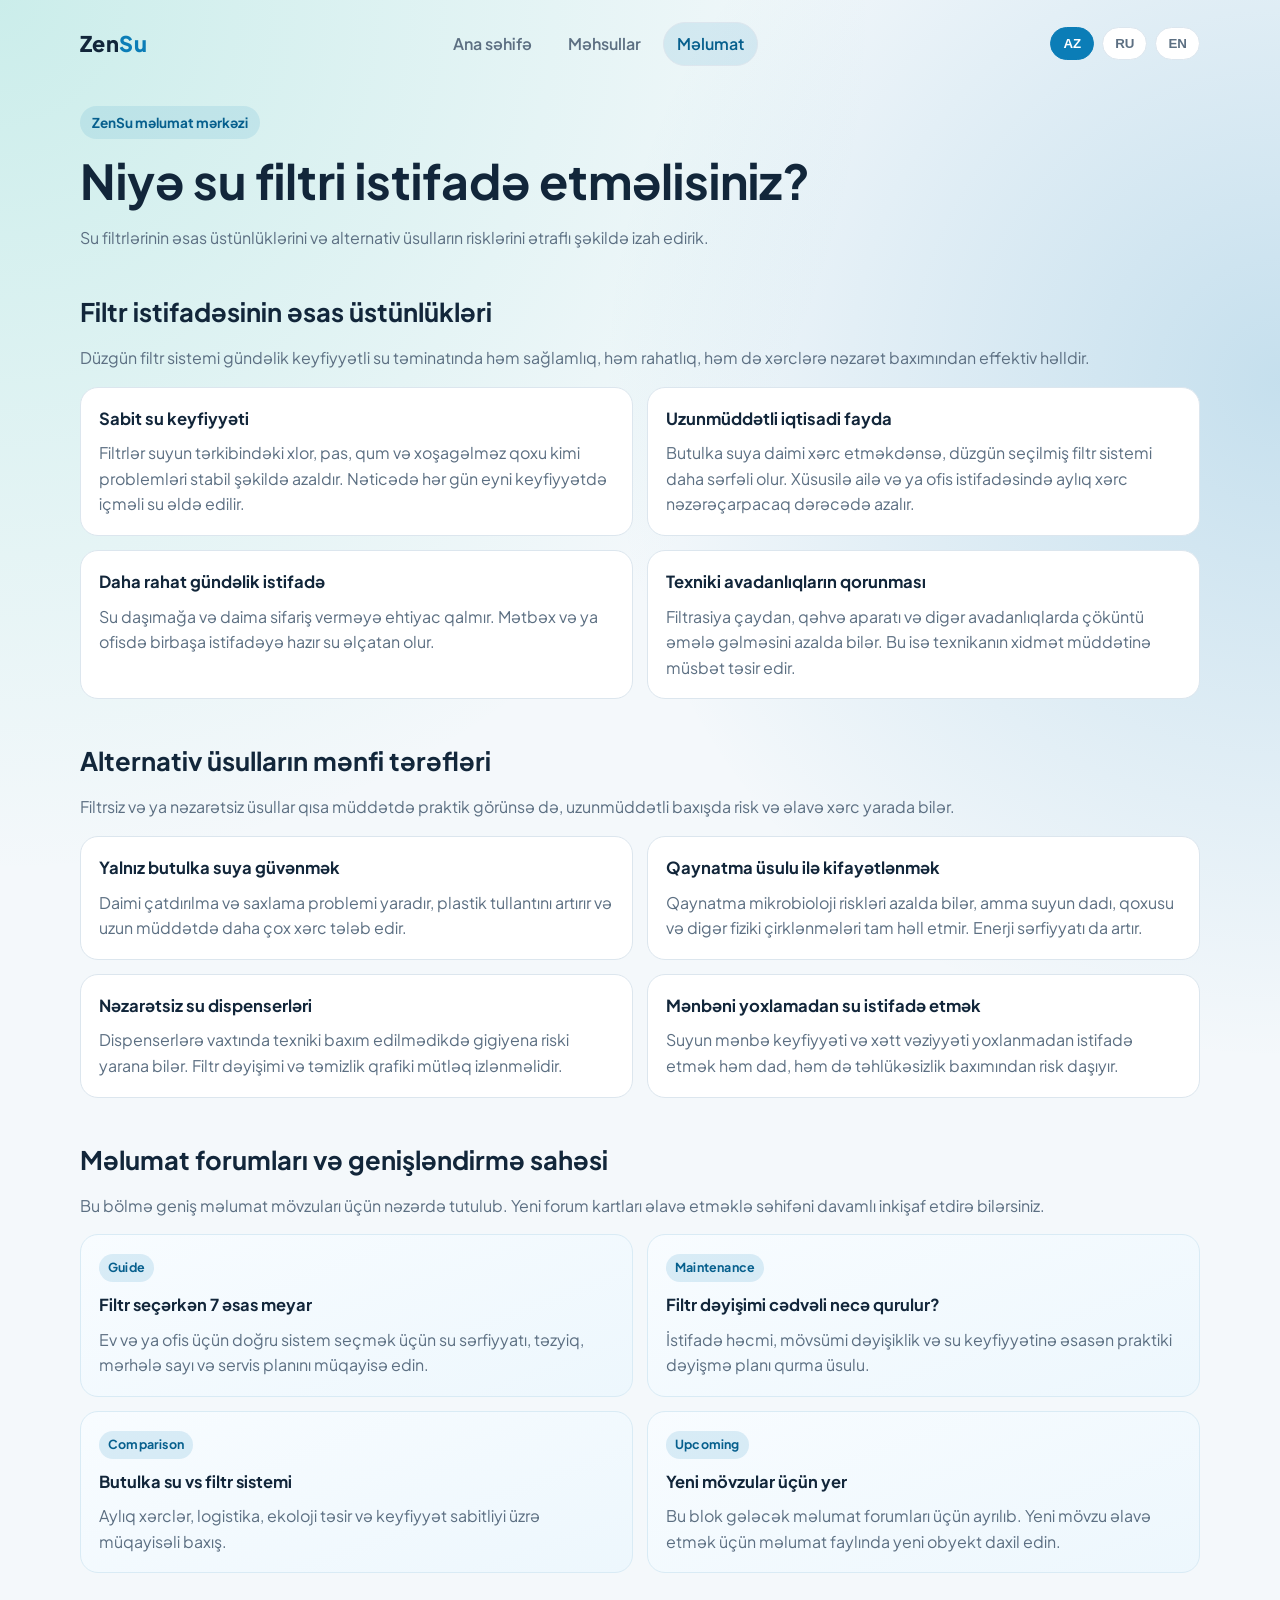
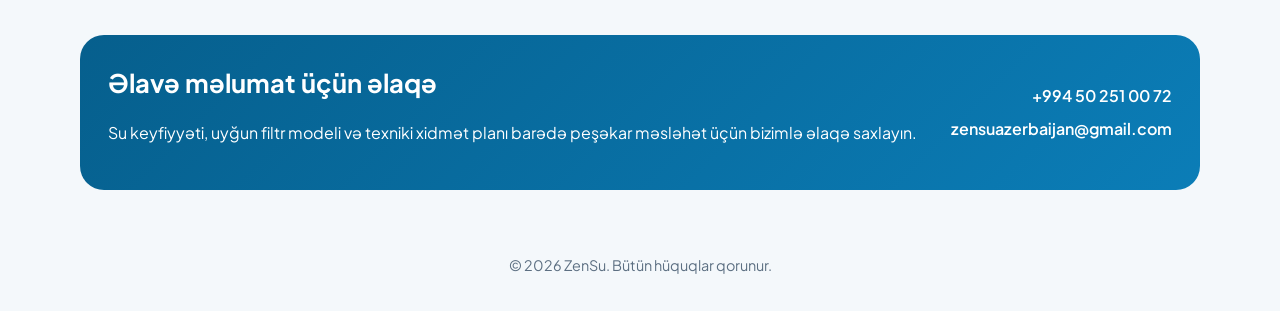
==== information.html @ 29973d39 "Added new filter for sale and created information page" ====
<!DOCTYPE html>
<html lang="az">
  <head>
    <meta charset="UTF-8" />
    <meta name="viewport" content="width=device-width, initial-scale=1.0" />
    <title>ZenSu | Məlumat</title>
    <meta
      name="description"
      content="ZenSu məlumat səhifəsi: su filtrlərinin üstünlükləri, alternativ su mənbələrinin riskləri və maarifləndirici mövzular."
    />
    <link rel="icon" type="image/svg+xml" href="assets/icons/favicon.svg" />
    <link rel="shortcut icon" href="assets/icons/favicon.svg" />
    <link rel="preconnect" href="https://fonts.googleapis.com" />
    <link rel="preconnect" href="https://fonts.gstatic.com" crossorigin />
    <link
      href="https://fonts.googleapis.com/css2?family=Plus+Jakarta+Sans:wght@400;500;600;700;800&display=swap"
      rel="stylesheet"
    />
    <link rel="stylesheet" href="assets/css/styles.css" />
  </head>
  <body>
    <header>
      <div class="container nav">
        <div class="brand">Zen<span>Su</span></div>
        <nav class="site-nav" aria-label="Site navigation">
          <a href="index.html" data-i18n="nav.home"></a>
          <a href="products.html" data-i18n="nav.products"></a>
          <a class="active" href="information.html" data-i18n="nav.information"></a>
        </nav>
        <div class="lang-switcher" aria-label="Language switcher">
          <button class="active" data-lang="az" type="button">AZ</button>
          <button data-lang="ru" type="button">RU</button>
          <button data-lang="en" type="button">EN</button>
        </div>
      </div>
    </header>

    <main class="container">
      <section class="products-hero">
        <span class="eyebrow" data-i18n="information.eyebrow"></span>
        <h1 data-i18n="information.title"></h1>
        <p class="section-sub" data-i18n="information.subtitle"></p>
      </section>

      <section class="info-section">
        <h2 class="section-title" data-i18n="information.whyFiltersTitle"></h2>
        <p class="section-sub info-sub" data-i18n="information.whyFiltersIntro"></p>
        <div class="info-grid" id="reasons-list"></div>
      </section>

      <section class="info-section">
        <h2 class="section-title" data-i18n="information.downsidesTitle"></h2>
        <p class="section-sub info-sub" data-i18n="information.downsidesIntro"></p>
        <div class="info-grid" id="downsides-list"></div>
      </section>

      <section class="info-section">
        <h2 class="section-title" data-i18n="information.forumsTitle"></h2>
        <p class="section-sub info-sub" data-i18n="information.forumsIntro"></p>
        <div class="forum-grid" id="forums-list"></div>
      </section>

      <section class="contact">
        <div class="contact-box">
          <div>
            <h2 class="section-title" data-i18n="information.contactTitle"></h2>
            <p data-i18n="information.contactSub"></p>
          </div>
          <div class="contact-links">
            <a href="tel:+994502510072">+994 50 251 00 72</a>
            <a href="mailto:zensuazerbaijan@gmail.com">zensuazerbaijan@gmail.com</a>
          </div>
        </div>
      </section>
    </main>

    <footer>
      <div class="container">
        <span data-i18n="common.footer"></span>
      </div>
    </footer>

    <script type="module" src="assets/js/pages/information.js"></script>
  </body>
</html>
---- assets/css/styles.css ----
:root {
  --bg: #f4f8fb;
  --surface: #ffffff;
  --text: #12263a;
  --muted: #5c6f82;
  --primary: #0b7db7;
  --primary-strong: #065f8d;
  --accent: #39c7b0;
  --border: #dce6ee;
  --shadow: 0 18px 48px rgba(11, 125, 183, 0.14);
}

* {
  box-sizing: border-box;
}

body {
  margin: 0;
  font-family: "Plus Jakarta Sans", "Segoe UI", sans-serif;
  color: var(--text);
  background:
    radial-gradient(circle at 0% 0%, rgba(57, 199, 176, 0.22), transparent 38%),
    radial-gradient(circle at 100% 20%, rgba(11, 125, 183, 0.2), transparent 34%),
    var(--bg);
  line-height: 1.6;
}

.container {
  width: min(1120px, 92vw);
  margin: 0 auto;
}

header {
  padding: 22px 0;
}

.nav {
  display: flex;
  justify-content: space-between;
  align-items: center;
  gap: 18px;
  flex-wrap: wrap;
}

.brand {
  font-size: 1.35rem;
  font-weight: 800;
  letter-spacing: 0.4px;
}

.brand span {
  color: var(--primary);
}

.site-nav {
  display: flex;
  align-items: center;
  gap: 8px;
}

.site-nav a {
  text-decoration: none;
  color: var(--muted);
  font-weight: 600;
  border: 1px solid transparent;
  border-radius: 999px;
  padding: 8px 13px;
  transition: all 0.2s ease;
}

.site-nav a:hover,
.site-nav a.active {
  color: var(--primary-strong);
  background: rgba(11, 125, 183, 0.11);
  border-color: var(--border);
}

.lang-switcher {
  display: flex;
  gap: 8px;
}

.lang-switcher button {
  border: 1px solid var(--border);
  background: var(--surface);
  color: var(--muted);
  padding: 8px 12px;
  border-radius: 999px;
  cursor: pointer;
  font-weight: 600;
  transition: all 0.2s ease;
}

.lang-switcher button.active {
  background: var(--primary);
  border-color: var(--primary);
  color: #fff;
}

.hero {
  padding: 26px 0 28px;
  display: grid;
  grid-template-columns: 1.1fr 0.9fr;
  gap: 28px;
  align-items: center;
}

.hero-card {
  background: var(--surface);
  border: 1px solid var(--border);
  border-radius: 24px;
  padding: 34px;
  box-shadow: var(--shadow);
}

.eyebrow {
  display: inline-block;
  color: var(--primary-strong);
  background: rgba(11, 125, 183, 0.11);
  border-radius: 999px;
  padding: 6px 12px;
  font-size: 0.85rem;
  font-weight: 700;
}

h1 {
  font-size: clamp(1.9rem, 4.2vw, 3rem);
  line-height: 1.15;
  margin: 14px 0 16px;
}

.lead {
  color: var(--muted);
  margin-bottom: 22px;
  max-width: 58ch;
}

.cta-row {
  display: flex;
  flex-wrap: wrap;
  gap: 12px;
}

.btn {
  display: inline-block;
  text-decoration: none;
  border-radius: 12px;
  padding: 11px 17px;
  font-weight: 700;
  border: 1px solid transparent;
  transition: transform 0.2s ease, box-shadow 0.2s ease;
}

.btn:hover {
  transform: translateY(-1px);
}

.btn-primary {
  color: #fff;
  background: linear-gradient(135deg, var(--primary), #1492d4);
  box-shadow: 0 9px 20px rgba(11, 125, 183, 0.3);
}

.btn-light {
  color: var(--primary-strong);
  border-color: var(--border);
  background: #fff;
}

.info-box {
  background: linear-gradient(150deg, #f7fcff, #ebf7fd);
  border: 1px solid #d7edf7;
  border-radius: 24px;
  padding: 28px;
}

.metrics {
  display: grid;
  grid-template-columns: repeat(3, minmax(90px, 1fr));
  gap: 12px;
  margin-top: 16px;
}

.metric {
  background: #fff;
  border: 1px solid #dbebf5;
  border-radius: 14px;
  padding: 14px;
  text-align: center;
}

.metric strong {
  display: block;
  font-size: 1.1rem;
}

section {
  padding: 24px 0;
}

.section-title {
  margin: 0 0 12px;
  font-size: clamp(1.35rem, 2vw, 1.9rem);
}

.section-sub {
  margin: 0;
  color: var(--muted);
}

.cards {
  display: grid;
  grid-template-columns: repeat(3, minmax(0, 1fr));
  gap: 14px;
}

.card {
  background: var(--surface);
  border: 1px solid var(--border);
  border-radius: 18px;
  padding: 18px;
}

.card h3 {
  margin: 0 0 8px;
  font-size: 1.03rem;
}

.card p {
  margin: 0;
  color: var(--muted);
  font-size: 0.96rem;
}

.products-hero {
  padding-top: 18px;
}

.info-section {
  padding-top: 18px;
}

.info-sub {
  max-width: 86ch;
  margin-bottom: 16px;
}

.info-grid {
  display: grid;
  grid-template-columns: repeat(2, minmax(0, 1fr));
  gap: 14px;
}

.info-card {
  background: var(--surface);
  border: 1px solid var(--border);
  border-radius: 18px;
  padding: 18px;
}

.info-card-title {
  margin: 0 0 8px;
  font-size: 1.04rem;
}

.info-card-description {
  margin: 0;
  color: var(--muted);
}

.forum-grid {
  display: grid;
  grid-template-columns: repeat(2, minmax(0, 1fr));
  gap: 14px;
}

.forum-card {
  background: linear-gradient(160deg, #f8fcff, #edf7fd);
  border: 1px solid #d9ebf5;
  border-radius: 18px;
  padding: 18px;
}

.forum-tag {
  display: inline-block;
  font-size: 0.78rem;
  font-weight: 700;
  letter-spacing: 0.2px;
  color: var(--primary-strong);
  background: rgba(11, 125, 183, 0.13);
  border-radius: 999px;
  padding: 4px 9px;
}

.forum-title {
  margin: 10px 0 8px;
  font-size: 1.03rem;
}

.forum-description {
  margin: 0;
  color: var(--muted);
}

.filter-row {
  display: flex;
  flex-wrap: wrap;
  gap: 10px;
  margin-bottom: 16px;
}

.filter-btn {
  border: 1px solid var(--border);
  background: var(--surface);
  color: var(--muted);
  padding: 8px 13px;
  border-radius: 999px;
  cursor: pointer;
  font-weight: 600;
}

.filter-btn.active {
  color: #fff;
  background: var(--primary);
  border-color: var(--primary);
}

.products-grid {
  display: grid;
  grid-template-columns: repeat(3, minmax(0, 1fr));
  gap: 14px;
}

.product-card {
  background: var(--surface);
  border: 1px solid var(--border);
  border-radius: 18px;
  overflow: hidden;
  display: flex;
  flex-direction: column;
}

.product-image {
  width: 100%;
  aspect-ratio: 4 / 3;
  object-fit: cover;
  border-bottom: 1px solid var(--border);
}

.product-body {
  padding: 16px;
}

.product-code {
  display: inline-block;
  font-size: 0.82rem;
  font-weight: 700;
  color: var(--primary-strong);
  background: rgba(11, 125, 183, 0.11);
  border-radius: 999px;
  padding: 4px 9px;
}

.product-title {
  margin: 10px 0 8px;
  font-size: 1.04rem;
}

.product-description {
  margin: 0;
  color: var(--muted);
  font-size: 0.95rem;
}

.product-footer {
  margin-top: 14px;
  display: flex;
  justify-content: space-between;
  align-items: center;
  gap: 10px;
}

.product-price {
  font-size: 1.05rem;
  color: var(--primary-strong);
}

.empty-state {
  grid-column: 1 / -1;
  margin: 0;
  border: 1px dashed var(--border);
  border-radius: 14px;
  padding: 18px;
  text-align: center;
  color: var(--muted);
  background: #f8fcff;
}

.contact {
  margin: 14px 0 28px;
}

.contact-box {
  background: linear-gradient(135deg, var(--primary-strong), var(--primary));
  color: #fff;
  border-radius: 24px;
  padding: 28px;
  display: grid;
  grid-template-columns: 1fr auto;
  gap: 18px;
  align-items: center;
}

.contact-links {
  display: flex;
  flex-direction: column;
  align-items: flex-end;
  gap: 8px;
}

.contact-links a {
  color: #fff;
  text-decoration: none;
  font-weight: 600;
}

footer {
  color: var(--muted);
  font-size: 0.9rem;
  padding: 12px 0 34px;
  text-align: center;
}

@media (max-width: 920px) {
  .hero {
    grid-template-columns: 1fr;
  }

  .cards,
  .info-grid,
  .forum-grid,
  .products-grid {
    grid-template-columns: 1fr;
  }

  .contact-box {
    grid-template-columns: 1fr;
  }

  .contact-links {
    align-items: flex-start;
  }
}
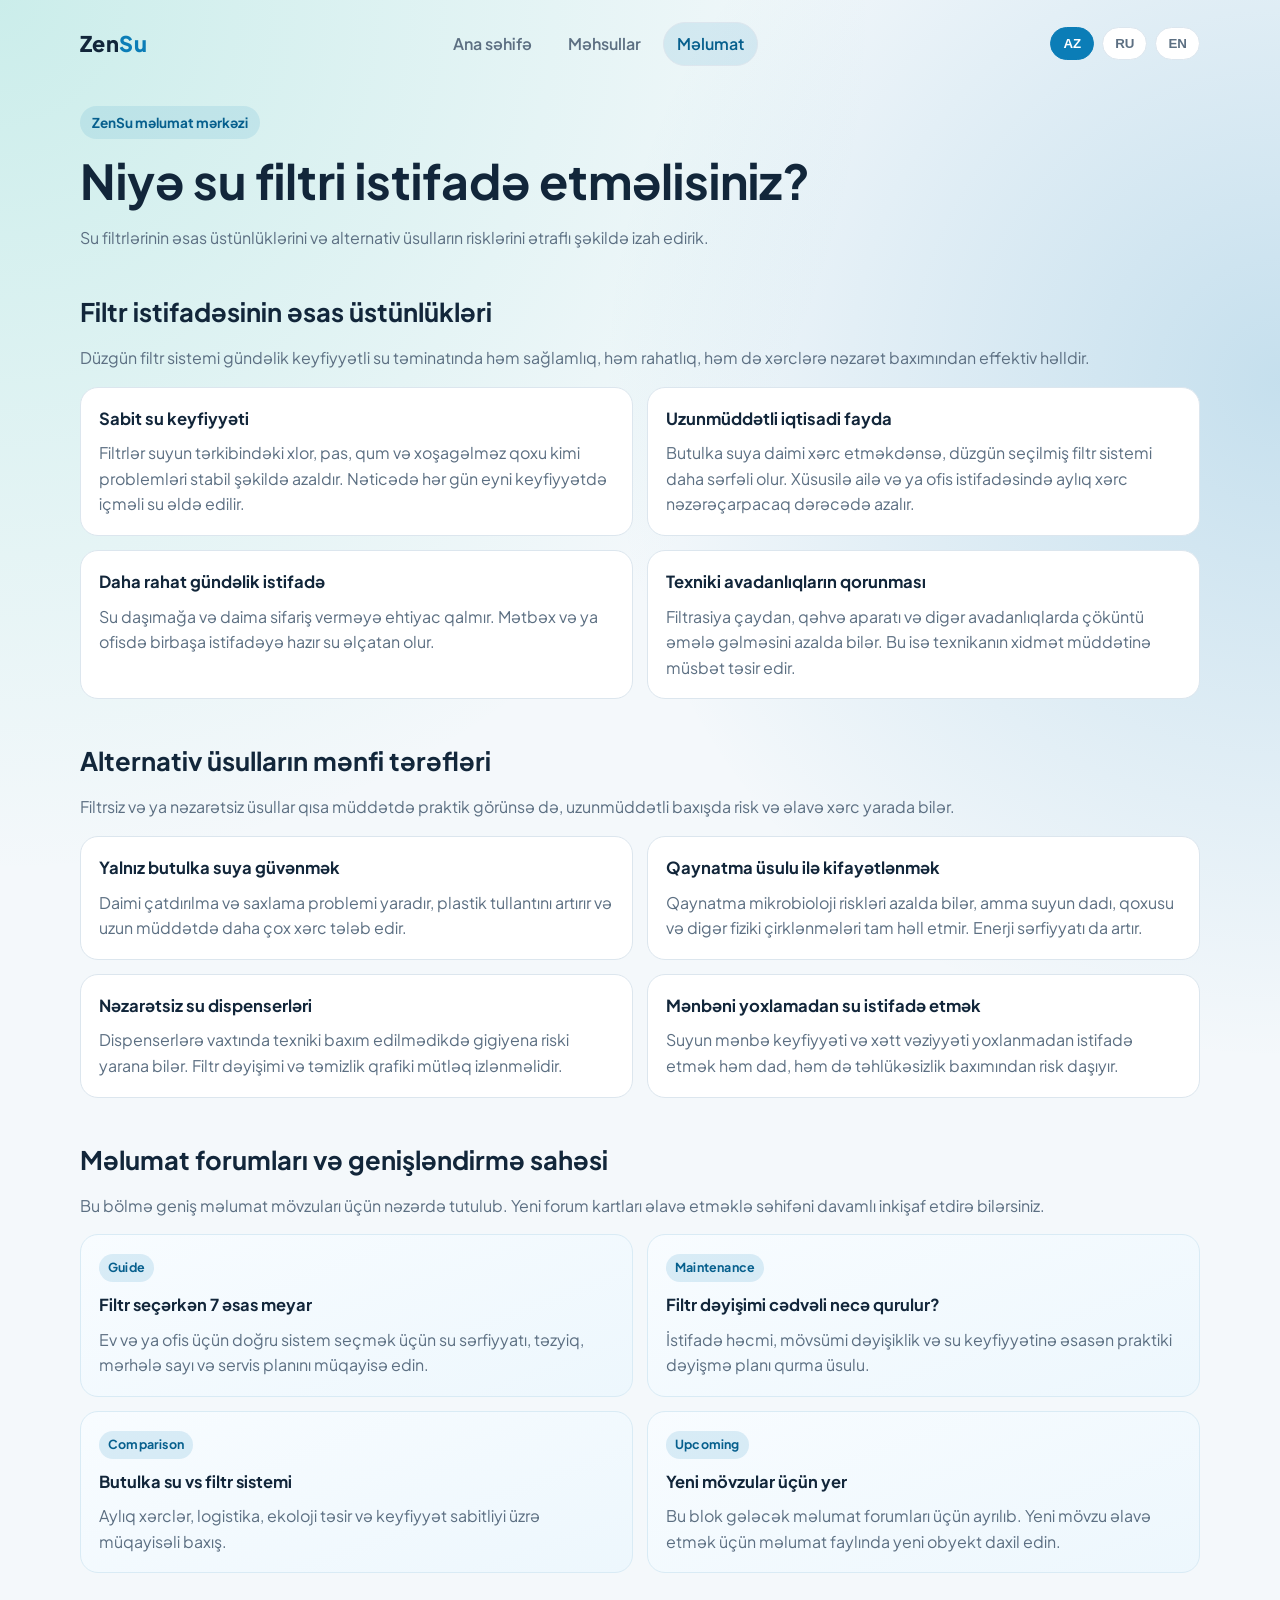
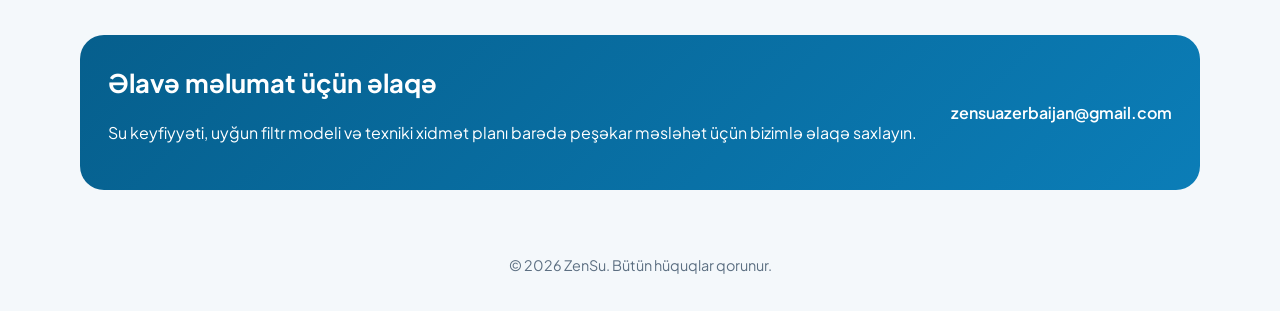
==== commit 06cddef1: "Removed phone from everywhere" ====
--- a/information.html
+++ b/information.html
@@ -67,7 +67,6 @@
             <p data-i18n="information.contactSub"></p>
           </div>
           <div class="contact-links">
-            <a href="tel:+994502510072">+994 50 251 00 72</a>
             <a href="mailto:zensuazerbaijan@gmail.com">zensuazerbaijan@gmail.com</a>
           </div>
         </div>
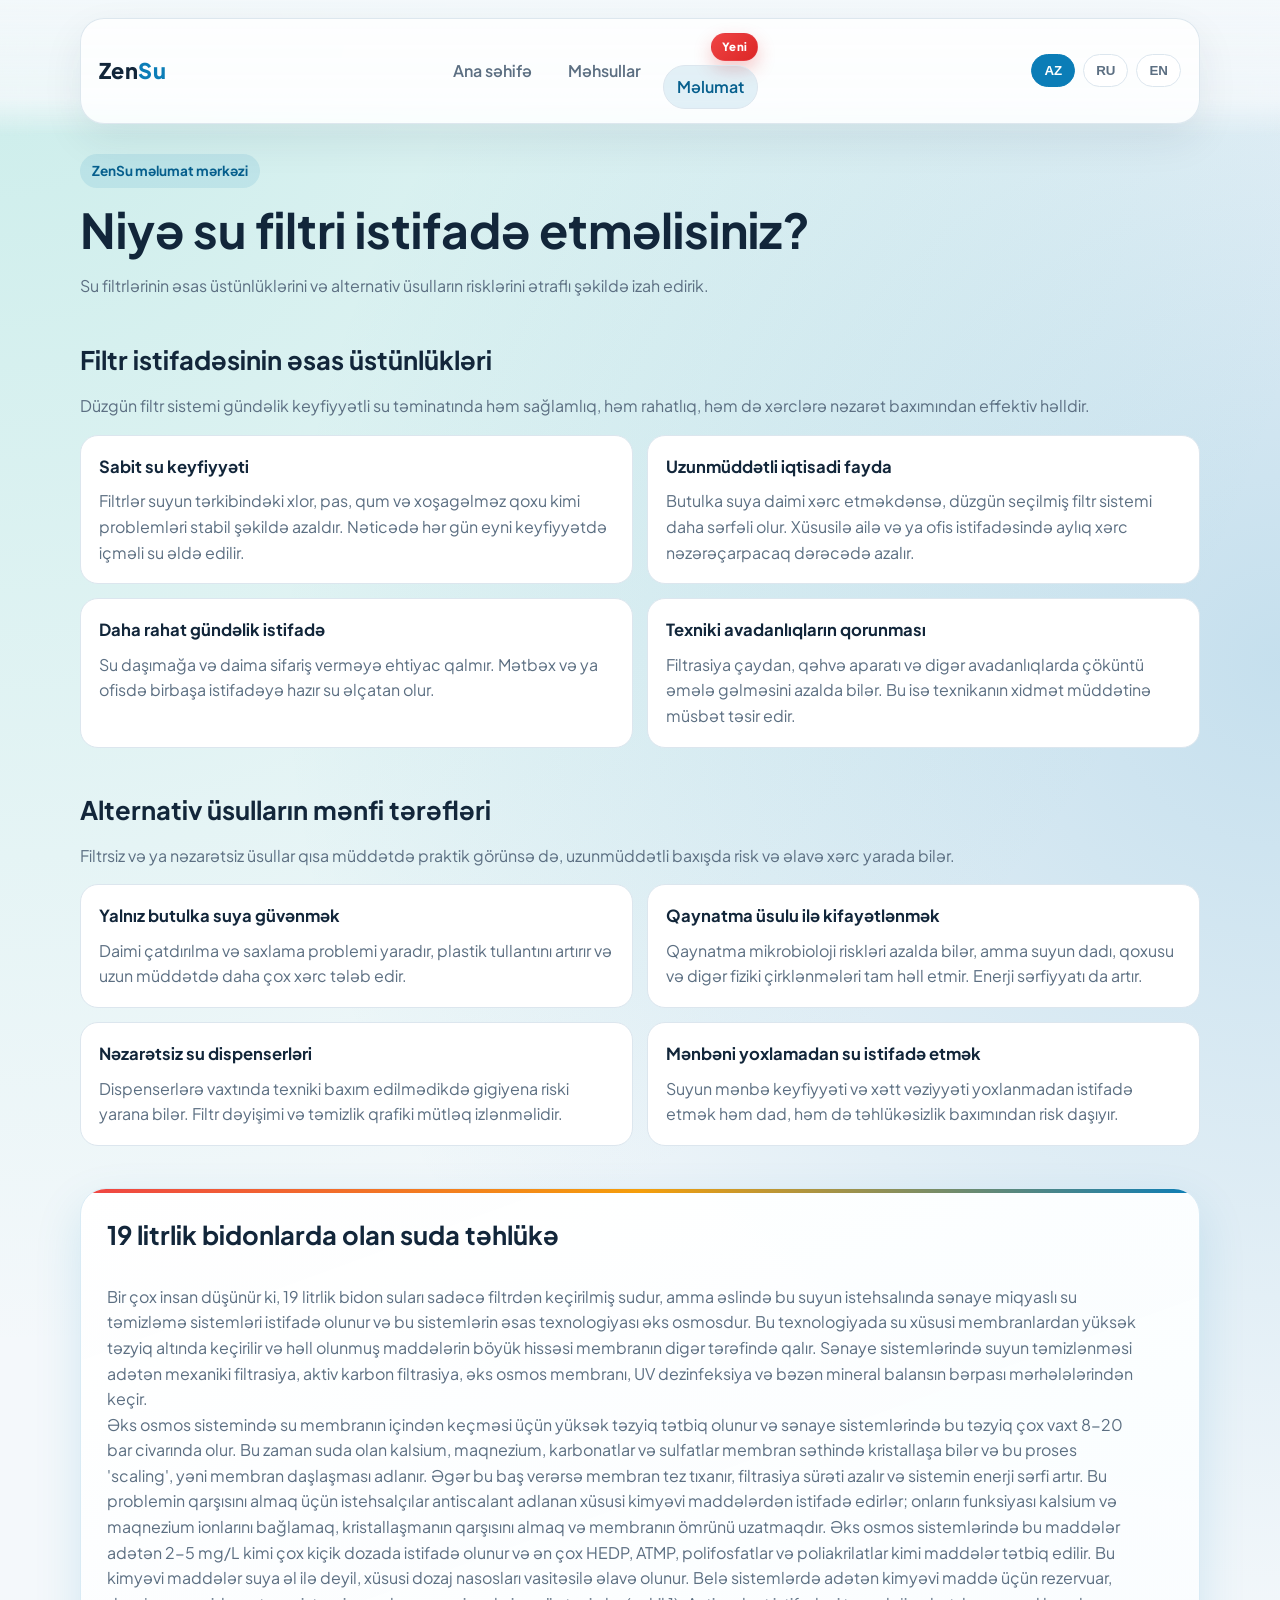
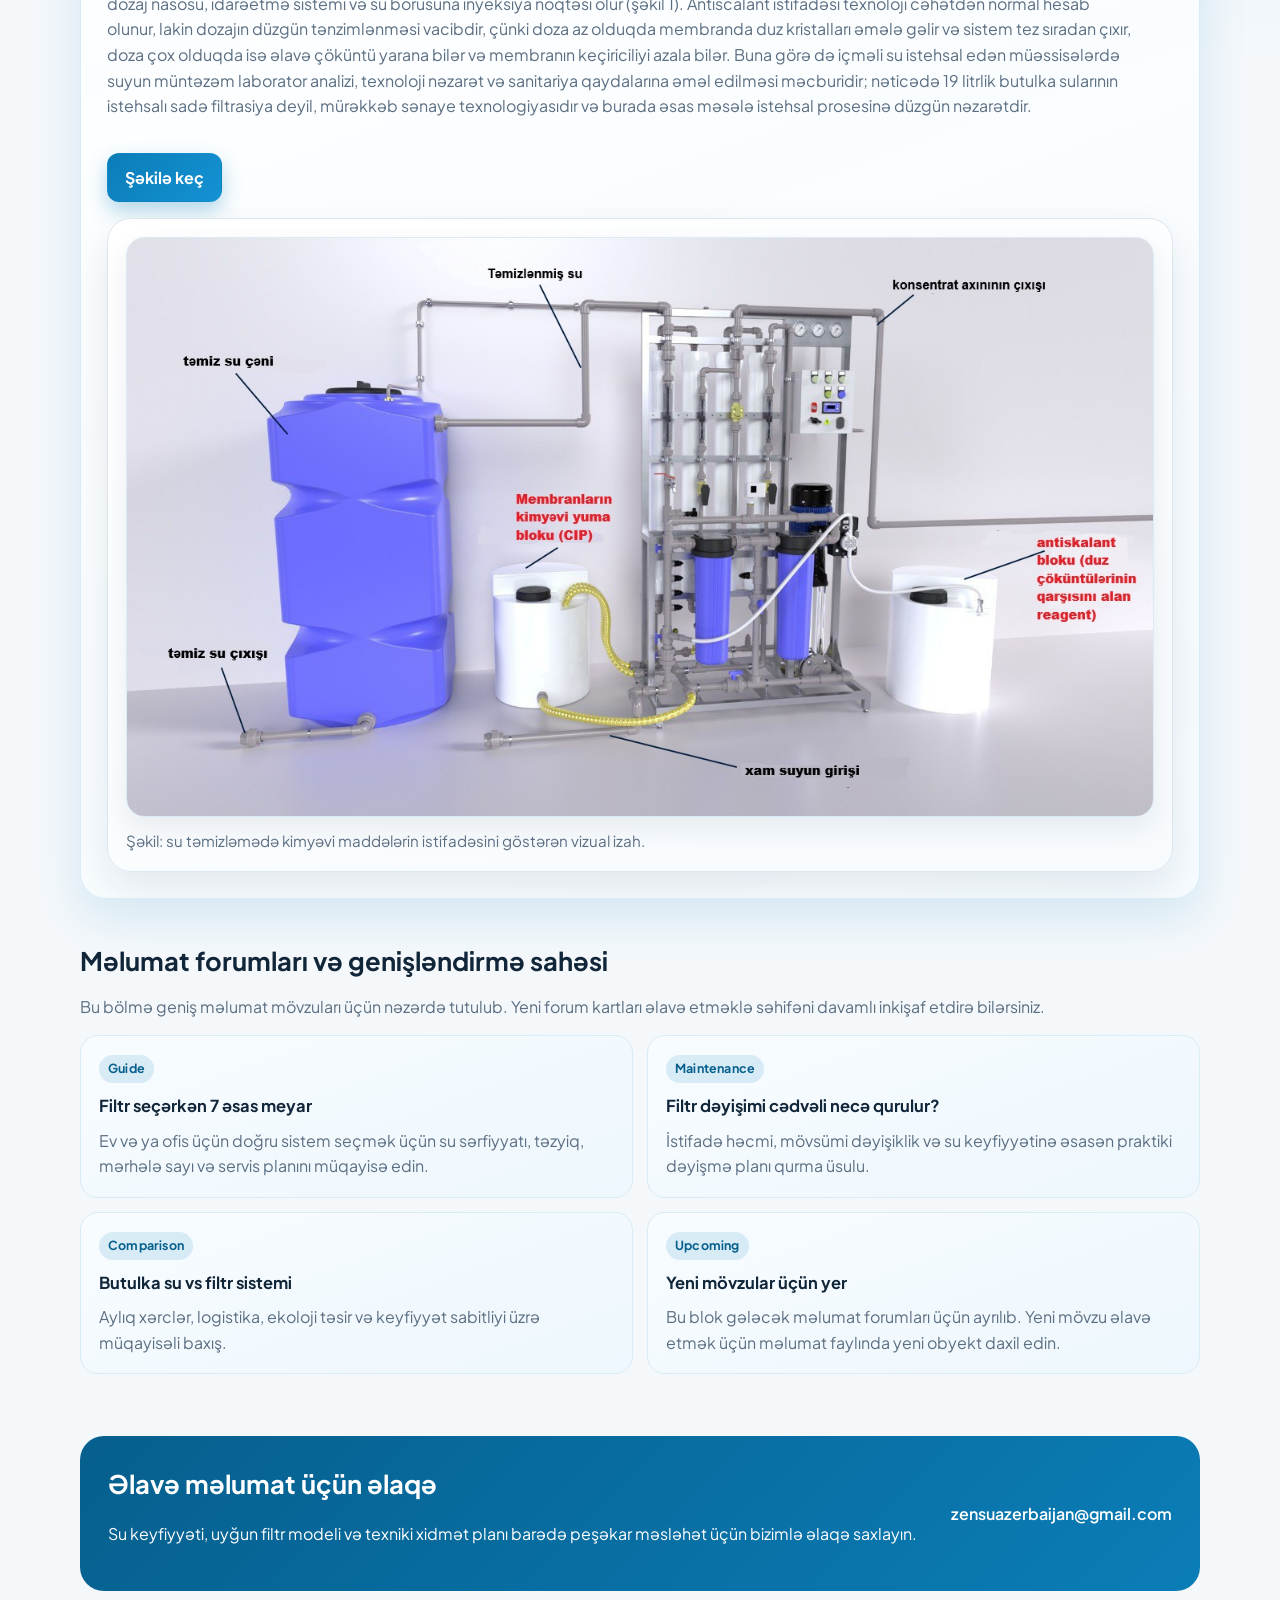
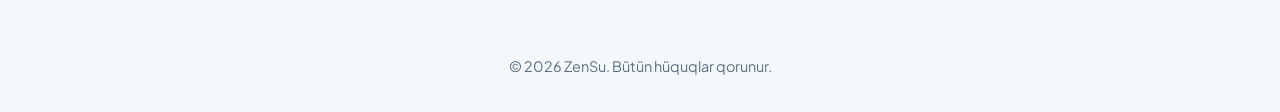
==== commit 8f29a9a9: "Added improvements" ====
--- a/information.html
+++ b/information.html
@@ -8,8 +8,12 @@
       name="description"
       content="ZenSu məlumat səhifəsi: su filtrlərinin üstünlükləri, alternativ su mənbələrinin riskləri və maarifləndirici mövzular."
     />
-    <link rel="icon" type="image/svg+xml" href="assets/icons/favicon.svg" />
-    <link rel="shortcut icon" href="assets/icons/favicon.svg" />
+    <meta name="theme-color" content="#0b7db7" />
+    <link rel="icon" type="image/x-icon" href="favicon.ico" />
+    <link rel="icon" type="image/png" sizes="48x48" href="favicon-48x48.png" />
+    <link rel="apple-touch-icon" sizes="180x180" href="apple-touch-icon.png" />
+    <link rel="manifest" href="site.webmanifest" />
+    <link rel="shortcut icon" href="favicon.ico" />
     <link rel="preconnect" href="https://fonts.googleapis.com" />
     <link rel="preconnect" href="https://fonts.gstatic.com" crossorigin />
     <link
@@ -25,7 +29,10 @@
         <nav class="site-nav" aria-label="Site navigation">
           <a href="index.html" data-i18n="nav.home"></a>
           <a href="products.html" data-i18n="nav.products"></a>
-          <a class="active" href="information.html" data-i18n="nav.information"></a>
+          <span class="site-nav-item site-nav-item-featured">
+            <a class="nav-badge" href="information.html#technology-article" data-i18n="common.newBadge"></a>
+            <a class="active" href="information.html" data-i18n="nav.information"></a>
+          </span>
         </nav>
         <div class="lang-switcher" aria-label="Language switcher">
           <button class="active" data-lang="az" type="button">AZ</button>
@@ -53,6 +60,8 @@
         <p class="section-sub info-sub" data-i18n="information.downsidesIntro"></p>
         <div class="info-grid" id="downsides-list"></div>
       </section>
+
+      <section class="info-section info-featured-section" id="technology-article"></section>
 
       <section class="info-section">
         <h2 class="section-title" data-i18n="information.forumsTitle"></h2>
--- a/assets/css/styles.css
+++ b/assets/css/styles.css
@@ -10,6 +10,10 @@
   --shadow: 0 18px 48px rgba(11, 125, 183, 0.14);
 }
 
+html {
+  scroll-behavior: smooth;
+}
+
 * {
   box-sizing: border-box;
 }
@@ -31,7 +35,17 @@
 }
 
 header {
-  padding: 22px 0;
+  position: sticky;
+  top: 0;
+  z-index: 40;
+  padding: 18px 0 12px;
+  backdrop-filter: blur(14px);
+  background: linear-gradient(
+    180deg,
+    rgba(244, 248, 251, 0.96),
+    rgba(244, 248, 251, 0.82) 72%,
+    rgba(244, 248, 251, 0)
+  );
 }
 
 .nav {
@@ -40,6 +54,11 @@
   align-items: center;
   gap: 18px;
   flex-wrap: wrap;
+  padding: 14px 18px;
+  background: rgba(255, 255, 255, 0.82);
+  border: 1px solid rgba(220, 230, 238, 0.95);
+  border-radius: 24px;
+  box-shadow: 0 16px 40px rgba(18, 38, 58, 0.08);
 }
 
 .brand {
@@ -56,6 +75,18 @@
   display: flex;
   align-items: center;
   gap: 8px;
+  flex-wrap: wrap;
+}
+
+.site-nav-item {
+  display: flex;
+  align-items: center;
+}
+
+.site-nav-item-featured {
+  flex-direction: column;
+  align-items: flex-end;
+  gap: 4px;
 }
 
 .site-nav a {
@@ -73,6 +104,35 @@
   color: var(--primary-strong);
   background: rgba(11, 125, 183, 0.11);
   border-color: var(--border);
+}
+
+.site-nav a:hover {
+  transform: translateY(-1px);
+}
+
+.site-nav .nav-badge {
+  padding: 4px 10px;
+  border-radius: 999px;
+  border-color: rgba(231, 76, 96, 0.25);
+  background: linear-gradient(135deg, #ef4444, #dc2626);
+  color: #fff;
+  font-size: 0.71rem;
+  font-weight: 800;
+  letter-spacing: 0.03em;
+  box-shadow: 0 8px 18px rgba(220, 38, 38, 0.26);
+}
+
+.site-nav .nav-badge:hover,
+.site-nav .nav-badge:focus-visible {
+  color: #fff;
+  border-color: rgba(231, 76, 96, 0.3);
+  background: linear-gradient(135deg, #f15b5b, #dc2626);
+}
+
+a:focus-visible,
+button:focus-visible {
+  outline: 3px solid rgba(11, 125, 183, 0.22);
+  outline-offset: 3px;
 }
 
 .lang-switcher {
@@ -240,6 +300,10 @@
   padding-top: 18px;
 }
 
+.info-featured-section {
+  scroll-margin-top: 116px;
+}
+
 .info-sub {
   max-width: 86ch;
   margin-bottom: 16px;
@@ -302,6 +366,71 @@
   color: var(--muted);
 }
 
+.feature-article {
+  display: grid;
+  gap: 16px;
+  padding: 26px;
+  background: linear-gradient(160deg, rgba(255, 255, 255, 0.98), rgba(245, 251, 255, 0.96));
+  border: 1px solid #d9ebf5;
+  border-radius: 26px;
+  box-shadow: var(--shadow);
+  overflow: hidden;
+  position: relative;
+}
+
+.feature-article::before {
+  content: "";
+  position: absolute;
+  inset: 0 0 auto;
+  height: 4px;
+  background: linear-gradient(90deg, #ef4444, #f59e0b, #0b7db7);
+}
+
+.info-featured-section:target .feature-article {
+  border-color: rgba(239, 68, 68, 0.34);
+  box-shadow:
+    0 24px 56px rgba(18, 38, 58, 0.12),
+    0 0 0 6px rgba(239, 68, 68, 0.1);
+}
+
+.feature-article-text {
+  margin: 0;
+  color: var(--muted);
+  white-space: pre-line;
+}
+
+.feature-article-actions {
+  margin-top: 18px;
+  display: flex;
+  flex-wrap: wrap;
+  gap: 10px;
+}
+
+.article-figure {
+  margin: 0;
+  background: linear-gradient(160deg, #ffffff, #f7fbfe);
+  border: 1px solid var(--border);
+  border-radius: 24px;
+  padding: 18px;
+  box-shadow: 0 16px 38px rgba(18, 38, 58, 0.09);
+  scroll-margin-top: 24px;
+}
+
+.article-image {
+  width: 100%;
+  height: auto;
+  display: block;
+  border-radius: 18px;
+  border: 1px solid #d9ebf5;
+  box-shadow: 0 12px 28px rgba(18, 38, 58, 0.08);
+}
+
+.article-caption {
+  margin-top: 12px;
+  color: var(--muted);
+  font-size: 0.95rem;
+}
+
 .filter-row {
   display: flex;
   flex-wrap: wrap;
@@ -450,4 +579,17 @@
   .contact-links {
     align-items: flex-start;
   }
-}
+
+  .nav {
+    padding: 14px;
+  }
+
+  .site-nav {
+    width: 100%;
+    justify-content: flex-start;
+  }
+
+  .site-nav-item-featured {
+    align-items: flex-start;
+  }
+}
